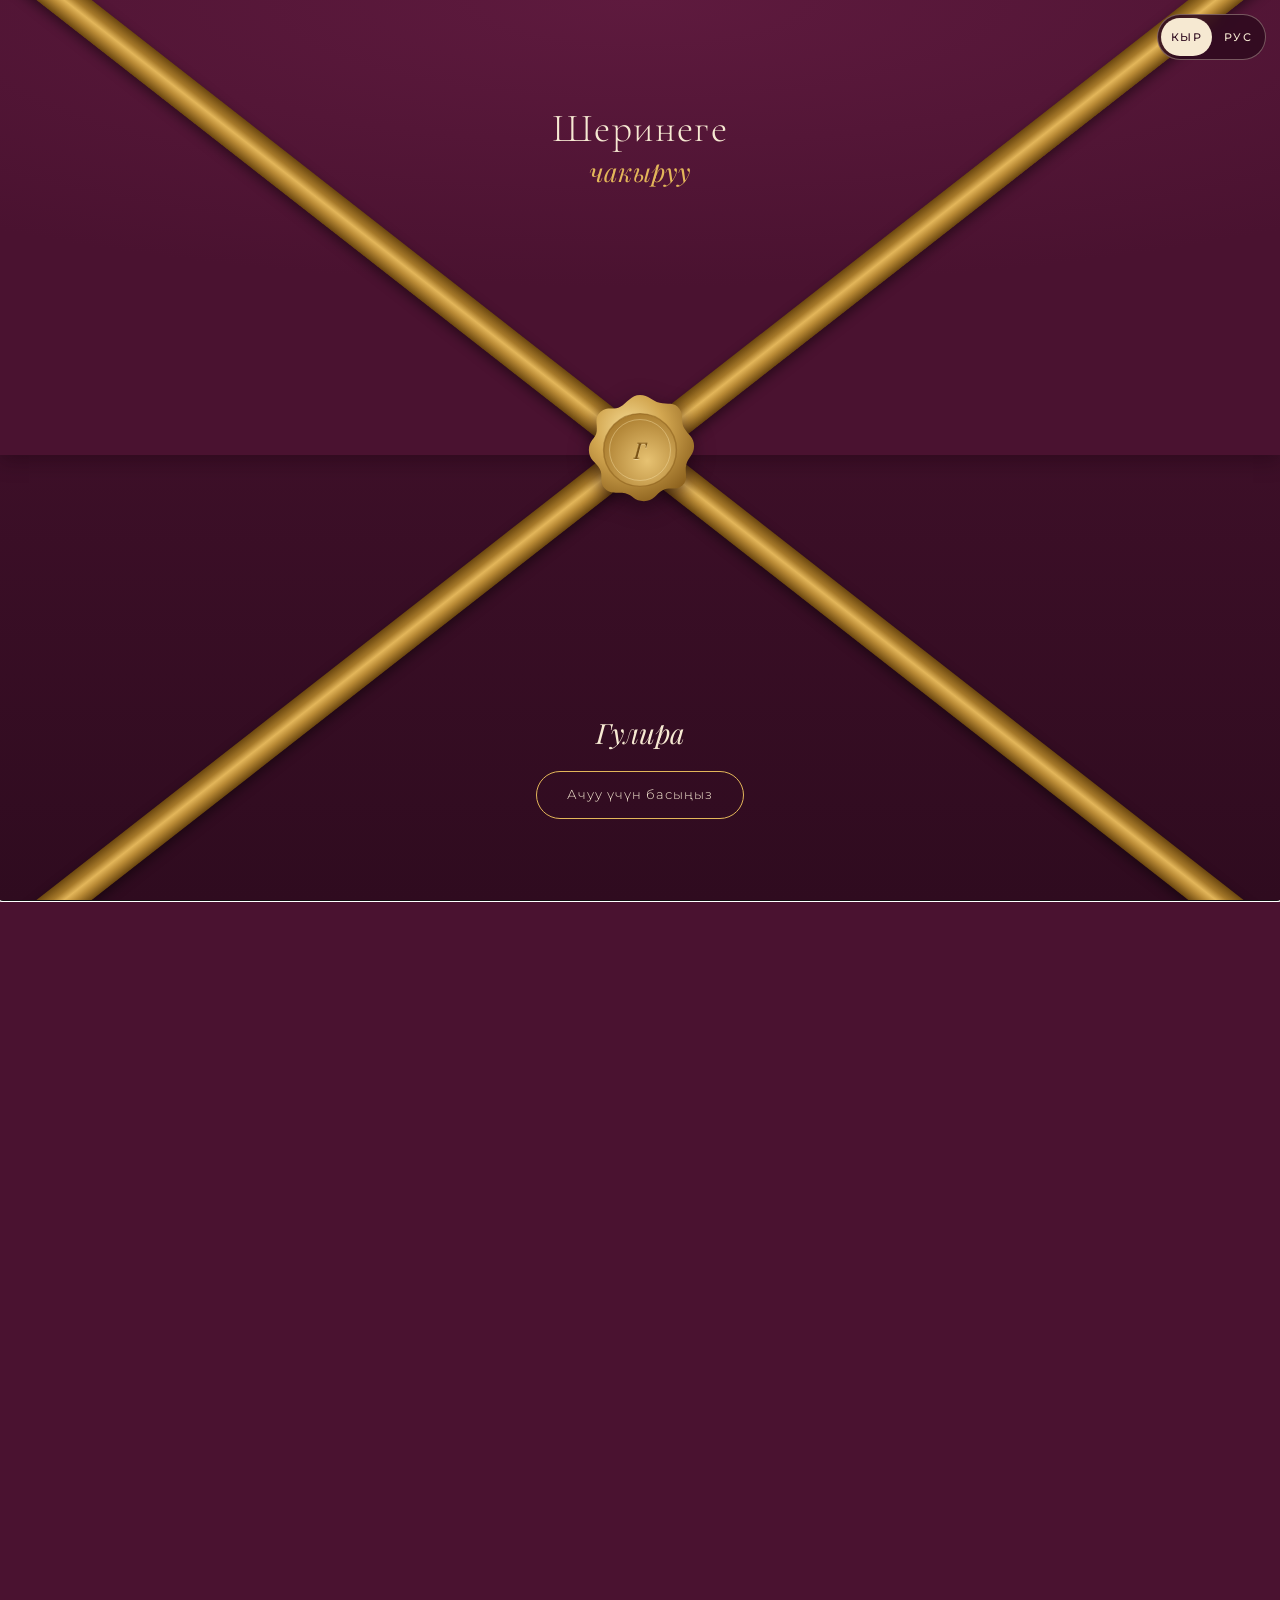
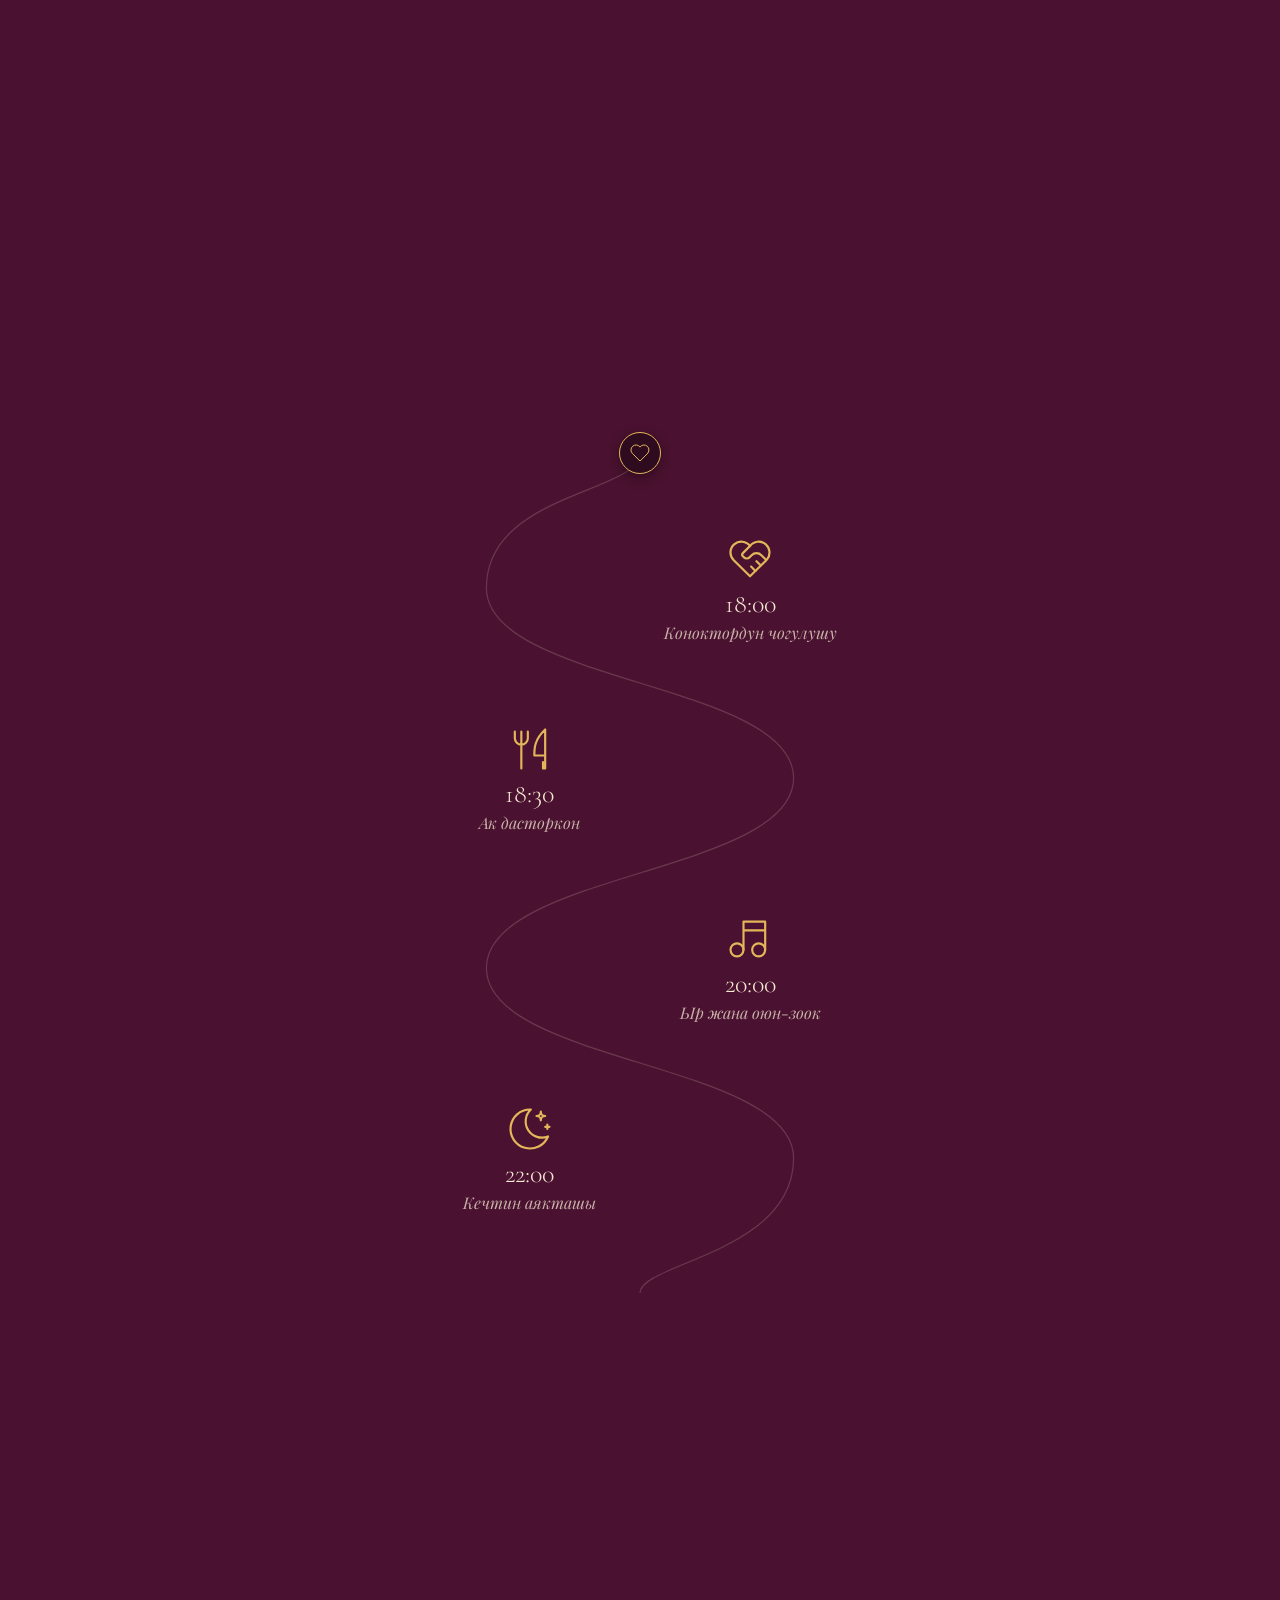
==== index.html @ 7eef983f "Приглашение на шерине (Гулира) — демо по образцу altynbek-baktygul Co-Authored-By: Claude Opus 5.5 <" ====
<!doctype html>
<html lang="ky" translate="no">
<head>
  <meta charset="utf-8">
  <meta name="viewport" content="width=device-width, initial-scale=1, viewport-fit=cover">
  <meta name="theme-color" content="#4a1230">
  <meta name="robots" content="noindex">
  <title>Гулирадагы шерине — чакыруу</title>
  <meta name="description" content="21-ноябрь, 2026 • 18:00 • «Ак-Өргө» кафеси, Бишкек">
  <meta property="og:title" content="Гулирадагы шерине — чакыруу">
  <meta property="og:description" content="21-ноябрь, 2026 • 18:00 • «Ак-Өргө» кафеси, Бишкек">
  <meta property="og:type" content="website">
  <meta property="og:locale" content="ky_KG">
  <link rel="icon" href="img/heart.svg" type="image/svg+xml">
  <link rel="preconnect" href="https://fonts.googleapis.com">
  <link rel="preconnect" href="https://fonts.gstatic.com" crossorigin>
  <link href="https://fonts.googleapis.com/css2?family=Playfair+Display:ital,wght@1,400;1,500&family=Cormorant+Garamond:ital,wght@0,400;0,500;1,400&family=Montserrat:wght@300;400;500&display=swap" rel="stylesheet">
  <link rel="stylesheet" href="style.css?v=20261109a">
</head>
<body class="locked">
<div class="lang" role="group" aria-label="Тил / Язык">
  <button type="button" data-lang="ky" aria-pressed="true">КЫР</button>
  <button type="button" data-lang="ru" aria-pressed="false">РУС</button>
</div>

<main class="page">

  <!-- ===== 1. Обложка: круг участников, очередь — у Гулиры ===== -->
  <section class="hero">
    <div class="hero-top">
      <p class="eyebrow" data-anim data-i18n="kicker">Шеринеге чакыруу</p>
    </div>
    <div class="ring" id="ring" data-anim></div>
    <div class="hero-bottom">
      <h1 class="names" data-anim>
        <span class="amp" data-i18n="turnIs">бул жолу кезек</span>
        <span data-i18n="hostLoc">Гулирада</span>
      </h1>
      <p class="hero-date" data-anim>21 · 11 · 2026</p>
    </div>
    <div class="silk silk-bottom" aria-hidden="true"></div>
  </section>

  <!-- ===== 2. Обращение ===== -->
  <section class="block greet" data-anim>
    <h2 class="script-title" data-i18n="dearTitle">Урматтуу шерине мүчөлөрү!</h2>
    <p class="lead" data-i18n="dear">Кезектеги жолугушуубуз жакындап калды!</p>
    <p class="text" data-i18n="invite">Бул жолу кезек Гулирада. Сиздерди жылуу кечеге жана берекелүү ак дасторконго чакырабыз.</p>
  </section>

  <!-- ===== 3. Дата: открытка-календарь ===== -->
  <section class="date-card" data-anim>
    <p class="date-names">Гулира</p>
    <p class="date-sub" data-i18n="getting">шерине</p>
    <div class="cal" id="cal"></div>
    <p class="date-line"><span data-i18n="dateLine">21-ноябрь, 2026-жыл</span> <span class="sep">|</span> 18:00</p>
    <p class="date-day" data-i18n="weekday">Ишемби</p>
  </section>

  <!-- ===== 4. Таймер ===== -->
  <section class="block countdown" data-anim>
    <p class="eyebrow" data-i18n="until">Шеринеге чейин</p>
    <div class="timer" id="countdown" role="timer">
      <div class="timer-cell"><span class="timer-value" data-unit="d">00</span><span class="timer-unit" data-i18n="uD">күн</span></div>
      <div class="timer-cell"><span class="timer-value" data-unit="h">00</span><span class="timer-unit" data-i18n="uH">саат</span></div>
      <div class="timer-cell"><span class="timer-value" data-unit="m">00</span><span class="timer-unit" data-i18n="uM">мүнөт</span></div>
      <div class="timer-cell"><span class="timer-value" data-unit="s">00</span><span class="timer-unit" data-i18n="uS">секунд</span></div>
    </div>
  </section>

  <!-- ===== 5. Программа: змейка ===== -->
  <section class="timing" id="timing">
    <h2 class="script-title" data-anim data-i18n="timing">Кечтин тартиби</h2>
    <div class="snake" id="snake">
      <svg class="snake-svg" aria-hidden="true"><path class="snake-base"/><path class="snake-line" pathLength="1"/></svg>
      <div class="rose ico" aria-hidden="true" data-ico="heart"></div>
      <ol class="snake-items">
        <li data-icon="welcome"><span class="si-time">18:00</span><span class="si-text" data-i18n="t1">Коноктордун чогулушу</span></li>
        <li data-icon="dinner"><span class="si-time">18:30</span><span class="si-text" data-i18n="t2">Ак дасторкон</span></li>
        <li data-icon="music"><span class="si-time">20:00</span><span class="si-text" data-i18n="t3">Ыр жана оюн-зоок</span></li>
        <li data-icon="night"><span class="si-time">22:00</span><span class="si-text" data-i18n="t5">Кечтин аякташы</span></li>
      </ol>
    </div>
  </section>

  <!-- ===== 6. Место ===== -->
  <section class="block venue" data-anim>
    <h2 class="script-title" data-i18n="venue">Өтүүчү жери</h2>
    <span class="building ico" data-ico="venue"></span>
    <h3 class="venue-name" data-i18n="venueName">«Ак-Өргө» кафеси</h3>
    <p class="venue-address" data-i18n="address">Бишкек шаары, Чүй проспекти, 150</p>
    <a class="pill-btn" href="https://2gis.kg/bishkek" target="_blank" rel="noopener noreferrer"><span data-i18n="map">Картадан көрүү</span>
      <svg viewBox="0 0 24 24" fill="none" stroke="currentColor" stroke-width="1.8" stroke-linecap="round" stroke-linejoin="round" aria-hidden="true"><path d="M7 17L17 7"/><path d="M8 7h9v9"/></svg></a>
  </section>

  <!-- ===== 7. Детали ===== -->
  <section class="details" data-anim>
    <div class="details-bg" aria-hidden="true"></div>
    <span class="orn orn-horns" aria-hidden="true"></span>
    <h2 class="script-title" data-i18n="details">Кошумча маалымат</h2>
    <ol class="details-list">
      <li>
        <span class="dn ico" data-ico="gift"></span>
        <div class="dt">
          <p class="dt-head"><span class="dt-num">01</span> <span data-i18n="d1h">Белек</span></p>
          <p data-i18n="d1">Белек милдеттүү эмес. Эң негизгиси, өзүңүздүн келишиңиз жана жакшы маанайыңыз.</p>
        </div>
      </li>
      <li>
        <span class="dn ico" data-ico="welcome"></span>
        <div class="dt">
          <p class="dt-head"><span class="dt-num">02</span> <span data-i18n="d2h">Кийинки кезек</span></p>
          <p data-i18n="d2">Кечтин аягында кийинки шерине кимде өтөрүн чогуу чечебиз.</p>
        </div>
      </li>
    </ol>
  </section>

  <!-- ===== 8. Пожелание и подпись ===== -->
  <section class="block hosts" data-anim>
    <span class="orn orn-horns" aria-hidden="true"></span>
    <p class="text" data-i18n="wish">Жылуу маанайда отуруп, кенен сүйлөшүп, ынтымагыбызды дагы бекемдейли.</p>
    <p class="hosts-by" data-i18n="regards">Урматтоо менен,</p>
    <p class="hosts-names" data-i18n="hosts">Гулира</p>
  </section>

  <!-- ===== 9. Анкета ===== -->
  <section class="rsvp" id="rsvp" data-anim>
    <form class="form" novalidate>
      <div class="form-head">
        <h2 class="script-title" data-i18n="rsvp">Сурамжылоо</h2>
        <p data-i18n="rsvpSub">Шеринеге катышарыңызды билдирип коюңуз</p>
      </div>
      <label class="form-field"><span data-i18n="nameLabel">Аты-жөнүңүз</span>
        <input class="form-input" id="rsvp-name" type="text" name="name" autocomplete="name" placeholder="Мисалы: Асел Мамбетова" data-i18n-attr="placeholder:namePh" required>
      </label>
      <p class="form-question" id="rsvp-question" data-i18n="question">Жубайыңыз менен келсеңиз, экөөңүздүн тең аты-жөнүңүздү жазыңыз</p>
      <fieldset class="form-options" aria-labelledby="rsvp-question">
        <label class="form-option"><input type="radio" name="answer" value="Албетте, келем" required><span class="form-dot"></span><span data-i18n="a1">Албетте, келем</span></label>
        <label class="form-option"><input type="radio" name="answer" value="Жубайым менен келем"><span class="form-dot"></span><span data-i18n="a2">Жубайым менен келем</span></label>
        <label class="form-option"><input type="radio" name="answer" value="Келе албайм"><span class="form-dot"></span><span data-i18n="a3">Келе албайм</span></label>
      </fieldset>
      <button class="form-submit" type="submit" data-i18n="submit">Жоопту жөнөтүү</button>
      <p class="form-note" role="status" aria-live="polite"></p>
    </form>
  </section>

  <section class="block finale" data-anim>
    <span class="orn orn-band" aria-hidden="true"></span>
    <p class="footer-names">Ынтымагыбыз бекем болсун!</p>
    <p class="eyebrow">21 · 11 · 2026</p>
  </section>

  <!-- ===== Реклама: заказать такое же приглашение ===== -->
  <aside class="promo" data-anim>
    <p class="promo-title" data-i18n="adTitle">Ушундай чакыруу керекпи?</p>
    <p class="promo-text" data-i18n="adText">Каалаган татаалдыктагы сайт-чакырууларды жасайм — жазыңыз:</p>
    <div class="promo-btns">
      <a class="promo-btn" href="https://wa.me/996703170304" target="_blank" rel="noopener">
        <svg viewBox="0 0 24 24" aria-hidden="true"><path d="M3 21l1.65 -3.8a9 9 0 1 1 3.4 2.9l-5.05 .9"/><path d="M9 10a.5 .5 0 0 0 1 0v-1a.5 .5 0 0 0 -1 0v1a5 5 0 0 0 5 5h1a.5 .5 0 0 0 0 -1h-1a.5 .5 0 0 0 0 1"/></svg>WhatsApp</a>
    </div>
    <p class="promo-phone">+996 703 170 304</p>
  </aside>

  <p class="sr-only">Гулирадагы шерине, 21.11.2026, саат 18:00, «Ак-Өргө» кафеси, Бишкек</p>
</main>

<!-- ===== Конверт: ленты крест-накрест и сургучная печать ===== -->
<button type="button" class="envelope" data-open="false" aria-label="Ачуу үчүн басыңыз" data-i18n-attr="aria-label:open">
  <span class="env-half env-top"></span>
  <span class="env-half env-bottom"></span>
  <span class="ribbon ribbon-a"></span>
  <span class="ribbon ribbon-b"></span>
  <span class="env-title">
    <span class="env-kicker" data-i18n="envKicker">Шеринеге</span>
    <span class="env-script" data-i18n="envScript">чакыруу</span>
  </span>
  <span class="seal" aria-hidden="true">
    <svg viewBox="0 0 120 120">
      <defs>
        <radialGradient id="wax" cx="38%" cy="32%" r="75%">
          <stop offset="0" stop-color="#f6dc96"/><stop offset=".45" stop-color="#d2a650"/><stop offset="1" stop-color="#8a5f1c"/>
        </radialGradient>
        <radialGradient id="waxIn" cx="60%" cy="65%" r="70%">
          <stop offset="0" stop-color="#e7c272"/><stop offset="1" stop-color="#a87a2c"/>
        </radialGradient>
      </defs>
      <path d="M60 4c9 0 12 6 20 8s15-1 20 6 1 13 5 20 10 9 10 18-6 11-8 19 3 15-4 21-13 1-20 5-9 11-19 11-11-6-19-8-15 2-21-5-1-13-5-20-11-9-11-19 7-11 8-19-3-14 4-20 13-1 20-5 11-12 20-12z" fill="url(#wax)"/>
      <circle cx="60" cy="60" r="37" fill="url(#waxIn)" stroke="#8a5f1c" stroke-opacity=".55" stroke-width="1.5"/>
      <circle cx="60" cy="60" r="31" fill="none" stroke="#fbe7b0" stroke-opacity=".5" stroke-width=".8"/>
    </svg>
    <span class="seal-text">Г</span>
  </span>
  <span class="env-bottom-text">
    <span class="env-names">Гулира</span>
    <span class="env-hint" data-i18n="open">Ачуу үчүн басыңыз</span>
  </span>
</button>

<script src="app.js?v=20261109a"></script>
</body>
</html>
---- style.css ----
:root {
  --red: #4a1230;          /* тёмно-винный (слива) — фон */
  --red-deep: #2f0b1f;     /* глубокий — блоки, шёлк в тени */
  --red-night: #1c0612;    /* зал со свечами */
  --champagne: #f6e9d2;    /* буквы */
  --champagne-2: #e3b65a;  /* акценты, линии */
  --soft: rgba(246, 233, 210, .74);
  --line: rgba(246, 233, 210, .35);
  --ease-settle: cubic-bezier(.19, 1, .22, 1);
  --font-body: "Montserrat", "Helvetica Neue", Arial, sans-serif;
  --font-display: "Cormorant Garamond", Georgia, serif;
  /* Playfair Display Italic: красиво и читается, есть ү ө ң (в Great Vibes и Marck Script «ү» нет) */
  --font-script: "Playfair Display", "Cormorant Garamond", Georgia, serif;
}

*, *::before, *::after { box-sizing: border-box; margin: 0; padding: 0; }
html { -webkit-text-size-adjust: 100%; text-size-adjust: 100%; overscroll-behavior-y: none; -webkit-tap-highlight-color: transparent; }
html, body { background: var(--red); overflow-x: clip; }
body {
  color: var(--champagne);
  font-family: var(--font-body);
  font-weight: 300;
  line-height: 1.5;
  -webkit-font-smoothing: antialiased;
  -moz-osx-font-smoothing: grayscale;
}
body.locked { overflow: hidden; }
button, input { font: inherit; color: inherit; background: none; border: 0; }
img, svg { display: block; }

.page { max-width: 480px; margin-inline: auto; display: flex; flex-direction: column; gap: 72px; padding-bottom: 56px; }

/* ---------- общие ---------- */
.eyebrow { font-size: 11px; letter-spacing: .32em; text-transform: uppercase; color: var(--champagne-2); }
.script-title { font-family: var(--font-script); font-style: italic; font-weight: 400; font-size: 34px; line-height: 1.2; color: var(--champagne); }
.text { font-size: 15px; line-height: 1.75; color: var(--soft); }
.lead { font-family: var(--font-display); font-style: italic; font-size: 21px; line-height: 1.4; }
.block { display: flex; flex-direction: column; align-items: center; gap: 18px; padding-inline: 28px; text-align: center; }

/* ---------- шёлк: складки красной ткани, медленно колышутся ---------- */
.silk { position: absolute; left: 0; right: 0; height: 120px; pointer-events: none; overflow: hidden; }
.silk svg { position: absolute; left: -10%; width: 120%; height: 100%; }
.silk-bottom { bottom: -1px; }
.silk-top { top: -1px; transform: scaleY(-1); }
.silk .fold-a { animation: sway 9s ease-in-out infinite alternate; }
.silk .fold-b { animation: sway 12s ease-in-out -4s infinite alternate-reverse; }
.silk .fold-c { animation: sway 15s ease-in-out -2s infinite alternate; }
@keyframes sway { from { transform: translateX(-3%); } to { transform: translateX(3%); } }

/* ---------- 1. обложка ---------- */
.hero {
  position: relative; min-height: 100vh; min-height: 100svh;
  padding: 70px 24px 130px;
  display: flex; flex-direction: column; align-items: center; justify-content: space-between; gap: 16px; text-align: center;
  overflow: hidden; background: var(--red);
}
/* фото чёрно-белое, как в примере; сверху и снизу уходит в красный — текст читается */
.hero-photo { position: absolute; inset: 0 0 24% 0; z-index: 0; overflow: hidden; } /* фото стартует увеличенным — без обрезки его край торчал из-под градиента */
.hero-photo img { width: 100%; height: 100%; object-fit: cover; object-position: 50% 68%; filter: grayscale(1) contrast(1.08) brightness(.95); transform: scale(1.06); animation: hero-zoom 14s ease-out forwards; }
.hero-photo::after {
  content: ""; position: absolute; inset: 0;
  background:
    linear-gradient(to bottom, rgba(47, 11, 31, .85) 0%, rgba(47, 11, 31, 0) 22%, rgba(74, 18, 48, 0) 58%, rgba(74, 18, 48, .8) 74%, var(--red) 88%, var(--red) 100%);
}
@keyframes hero-zoom { to { transform: scale(1); } }
.hero-top, .hero-bottom { position: relative; z-index: 1; display: flex; flex-direction: column; align-items: center; gap: 10px; }
.hero .names, .hero .bismillah { text-shadow: 0 2px 14px rgba(20, 2, 12, .55); }
.bismillah { font-family: var(--font-display); font-style: italic; font-size: 19px; color: var(--champagne-2); }
.monogram { position: relative; width: 150px; height: 150px; margin: 6px 0; display: flex; align-items: center; justify-content: center; color: var(--champagne-2); }
.monogram-ring { position: absolute; inset: 0; width: 100%; height: 100%; }
.monogram-ring circle:first-child { stroke-dasharray: 1; stroke-dashoffset: 1; transition: stroke-dashoffset 2.2s cubic-bezier(.45, 0, .25, 1) .4s; }
.monogram.is-in .monogram-ring circle:first-child { stroke-dashoffset: 0; }
.monogram span { font-family: var(--font-display); font-size: 56px; font-weight: 400; color: var(--champagne); letter-spacing: .02em; }
.monogram i { font-family: var(--font-script); font-style: italic; font-style: normal; font-size: 34px; color: var(--champagne-2); margin: 0 4px; }
.names { display: flex; flex-direction: column; align-items: center; font-family: var(--font-script); font-style: italic; font-weight: 400; font-size: 46px; line-height: 1.15; }
.names .amp { font-size: 30px; color: var(--champagne-2); margin: -6px 0; }
.hero-date { font-size: 14px; letter-spacing: .32em; color: var(--champagne-2); }

/* ---------- фото пары: две карточки внахлёст ---------- */
.photos { position: relative; height: 470px; margin-inline: 20px; }
.photo { position: absolute; margin: 0; padding: 8px 8px 30px; background: var(--champagne); border-radius: 4px; box-shadow: 0 18px 40px rgba(20, 2, 12, .45); }
.photo img { display: block; width: 100%; height: 100%; object-fit: cover; border-radius: 2px; }
.photo-a { left: 0; top: 0; width: 60%; height: 330px; transform: rotate(-4deg); }
.photo-a img { object-position: 62% 50%; }
.photo-b { right: 0; bottom: 0; width: 56%; height: 330px; transform: rotate(4deg); }
.photo-b img { object-position: 50% 60%; }
.photos.is-in .photo-a { animation: drop-a 1.4s var(--ease-settle) both; }
.photos.is-in .photo-b { animation: drop-b 1.4s var(--ease-settle) .25s both; }
@keyframes drop-a { from { transform: rotate(-10deg) translateY(40px); opacity: 0; } to { transform: rotate(-4deg); opacity: 1; } }
@keyframes drop-b { from { transform: rotate(10deg) translateY(40px); opacity: 0; } to { transform: rotate(4deg); opacity: 1; } }

/* ---------- 2. приветствие ---------- */
.greet { gap: 16px; }
.greet .text { max-width: 340px; }

/* ---------- 3. открытка-календарь ---------- */
.date-card {
  margin-inline: 20px; padding: 38px 22px 32px;
  border-radius: 18px; background: var(--champagne); color: var(--red-deep);
  box-shadow: 0 24px 50px rgba(20, 2, 12, .35);
  display: flex; flex-direction: column; align-items: center; text-align: center;
  position: relative;
}
.date-card::before { content: ""; position: absolute; top: 14px; left: 50%; width: 12px; height: 12px; margin-left: -6px; border-radius: 50%; background: var(--red); box-shadow: inset 0 1px 2px rgba(0, 0, 0, .3); }
.date-names { margin-top: 10px; font-family: var(--font-script); font-style: italic; font-size: 28px; line-height: 1.15; color: var(--red); }
.date-sub { margin-top: 2px; font-family: var(--font-display); font-style: italic; font-size: 20px; }
.cal { margin-top: 22px; width: 100%; max-width: 300px; display: grid; grid-template-columns: repeat(7, minmax(0, 1fr)); row-gap: 4px; }
.cal-wd { font-size: 10px; letter-spacing: .08em; color: rgba(47, 11, 31, .6); padding-bottom: 8px; }
.cal-day { position: relative; height: 34px; display: flex; align-items: center; justify-content: center; font-family: var(--font-display); font-size: 19px; }
.cal-day-mark { color: var(--red); font-weight: 500; }
.cal-heart { position: absolute; left: 50%; top: 50%; width: 46px; height: 46px; margin: -24px 0 0 -23px; overflow: visible; color: var(--red); }
.cal-heart path { stroke-dasharray: 1; stroke-dashoffset: 1; transition: stroke-dashoffset 1.6s cubic-bezier(.45, 0, .25, 1) .6s; }
.is-in .cal-heart path { stroke-dashoffset: 0; }
.is-in .cal-heart { animation: beat 2.2s ease-in-out 2.4s infinite; }
.date-line { margin-top: 20px; font-family: var(--font-display); font-size: 20px; }
.date-line .sep { margin: 0 6px; opacity: .5; }
.date-day { margin-top: 2px; font-size: 11px; letter-spacing: .28em; text-transform: uppercase; color: rgba(47, 11, 31, .7); }

/* ---------- 4. таймер в кружках ---------- */
.timer { width: 100%; display: grid; grid-template-columns: repeat(4, minmax(0, 1fr)); gap: 10px; justify-items: center; }
.timer-cell { width: 100%; max-width: 74px; aspect-ratio: 1; border: 1px solid var(--line); border-radius: 50%; display: flex; flex-direction: column; align-items: center; justify-content: center; gap: 2px; }
.timer-value { font-family: var(--font-display); font-size: 28px; line-height: 1; font-variant-numeric: tabular-nums; }
.timer-unit { font-size: 10px; color: var(--soft); }

/* ---------- 5. тайминг: змейка с розой ---------- */
.timing { display: flex; flex-direction: column; align-items: center; gap: 8px; }
.snake { position: relative; width: 100%; }
.snake-svg { position: absolute; inset: 0; width: 100%; height: 100%; overflow: visible; }
.snake-base { fill: none; stroke: var(--champagne); stroke-opacity: .18; stroke-width: 1.2; }
.snake-line { fill: none; stroke: var(--champagne); stroke-width: 1.4; stroke-linecap: round; stroke-dasharray: 1; stroke-dashoffset: 1; }
.rose { position: absolute; left: 0; top: 0; width: 42px; height: 42px; margin: -21px 0 0 -21px; z-index: 2; padding: 8px; border-radius: 50%; background: var(--red-deep); border: 1px solid var(--champagne-2); box-shadow: 0 4px 12px rgba(20, 2, 12, .45); will-change: transform; }
.rose svg path, .rose svg circle { stroke-dashoffset: 0 !important; }
.snake-items { list-style: none; position: relative; }
.snake-items li {
  position: absolute; width: 46%; display: flex; flex-direction: column; align-items: center; gap: 6px; text-align: center;
  transform: translateY(-50%); opacity: 0; transition: opacity 1s ease, transform 1.2s var(--ease-settle);
}
.snake-items li.is-in { opacity: 1; }
.si-icon { width: 52px; height: 52px; }
.si-time { font-family: var(--font-display); font-size: 26px; line-height: 1; }
.si-text { font-family: var(--font-script); font-style: italic; font-size: 16px; line-height: 1.25; color: var(--soft); }

/* ---------- иконки: тонкая линия шампань, прорисовываются при появлении ---------- */
.ico { display: block; color: var(--champagne-2); }
.ico svg { width: 100%; height: 100%; overflow: visible; }
.ico svg * { stroke-dasharray: 1; stroke-dashoffset: 1; transition: stroke-dashoffset 1.6s cubic-bezier(.45, 0, .25, 1) .2s; }
.is-in .ico svg *, .is-in.ico svg * { stroke-dashoffset: 0; }

/* ---------- 6. локация ---------- */
.venue { gap: 14px; }
.building { width: 92px; height: 92px; margin: 2px 0 4px; }
.venue-name { font-family: var(--font-display); font-weight: 500; font-size: 32px; line-height: 1.1; }
.venue-address { font-size: 14px; line-height: 1.7; color: var(--soft); }
.pill-btn {
  margin-top: 6px; min-height: 48px; padding: 0 28px; border-radius: 999px;
  background: var(--champagne); color: var(--red-deep);
  font-size: 13px; font-weight: 500; letter-spacing: .06em; text-decoration: none;
  display: inline-flex; align-items: center; gap: 10px;
  animation: beat 2.4s ease-in-out infinite;
}
.pill-btn svg { width: 14px; height: 14px; }

/* ---------- 7. детали: карточка на затемнённом фото со свечами ---------- */
.details {
  position: relative; overflow: hidden; isolation: isolate;
  margin-inline: 16px; padding: 40px 20px 30px; border-radius: 24px;
  border: 1px solid var(--line);
  display: flex; flex-direction: column; align-items: center; gap: 14px; text-align: center;
  box-shadow: 0 24px 50px rgba(20, 2, 12, .4);
}
.details-bg { position: absolute; inset: -20px; z-index: -1; }
.details-bg { background: radial-gradient(90% 60% at 50% 0%, #6b1f48, var(--red-deep) 70%); }
.details-list { list-style: none; width: 100%; display: flex; flex-direction: column; gap: 12px; margin-top: 6px; }
.details-list li {
  display: flex; align-items: flex-start; gap: 14px; text-align: left;
  padding: 16px 16px 16px 14px; border-radius: 16px;
  background: rgba(246, 233, 210, .06); border: 1px solid rgba(227, 182, 90, .28);
  -webkit-backdrop-filter: blur(4px); backdrop-filter: blur(4px);
}
.dn { flex: none; width: 46px; height: 46px; padding: 10px; border-radius: 50%; border: 1px solid rgba(227, 182, 90, .45); }
.dt { display: flex; flex-direction: column; gap: 6px; }
.dt-head { font-family: var(--font-script); font-style: italic; font-size: 19px; line-height: 1.2; color: var(--champagne); }
.dt-num { font-family: var(--font-body); font-style: normal; font-size: 10px; letter-spacing: .2em; color: var(--champagne-2); vertical-align: 3px; margin-right: 4px; }
.dt p:last-child { font-size: 13.5px; line-height: 1.65; color: var(--soft); }

/* ---------- halal wedding ---------- */
.halal {
  margin-inline: 16px; padding: 30px 22px 26px; border-radius: 24px;
  border: 1px solid rgba(227, 182, 90, .45); background: rgba(47, 11, 31, .55);
  display: flex; flex-direction: column; align-items: center; gap: 12px; text-align: center;
}
.halal-ico { width: 40px; height: 40px; }
.halal-title { font-family: var(--font-body); font-weight: 500; font-size: 15px; letter-spacing: .32em; color: var(--champagne); }
.halal p { font-size: 14px; line-height: 1.7; color: var(--soft); max-width: 330px; }

/* ---------- 8. дресс-код ---------- */
.swatches { display: flex; flex-wrap: wrap; gap: 18px 8px; justify-content: center; max-width: 340px; margin: 10px auto 0; }
.swatches .sw { width: 76px; }
.sw { display: flex; flex-direction: column; align-items: center; gap: 8px; cursor: pointer; padding: 0; -webkit-tap-highlight-color: transparent; }
.sw::before { transition: transform .4s var(--ease-settle), box-shadow .4s ease; }
.sw.is-active::before { transform: scale(1.12); box-shadow: 0 0 0 2px var(--red), 0 0 0 3.5px var(--champagne), 0 6px 14px rgba(20, 2, 12, .35); }
.sw.is-active b { color: var(--champagne); }
.sw:focus-visible { outline: none; }
.sw:focus-visible::before { box-shadow: 0 0 0 2px var(--red), 0 0 0 4px var(--champagne); }

/* образ: одна и та же пара без фона, меняется только цвет одежды.
   Новый образ проявляется поверх прежнего, прежний остаётся под ним целиком — силуэт не просвечивает */
.look {
  position: relative; width: min(60%, 200px); aspect-ratio: 368 / 856; margin: 6px auto 4px;
  filter: drop-shadow(0 14px 18px rgba(20, 2, 12, .35));
}
.look img {
  position: absolute; inset: 0; width: 100%; height: 100%; object-fit: contain;
  opacity: 0; z-index: 0;
}
.look img.is-prev { opacity: 1; z-index: 1; }
.look img.is-shown { opacity: 1; z-index: 2; transition: opacity .9s ease; }
.sw::before {
  content: ""; width: 54px; height: 54px; border-radius: 50%;
  background: radial-gradient(circle at 35% 30%, rgba(255, 255, 255, .35), transparent 45%), var(--c);
  box-shadow: 0 0 0 1px var(--line), 0 6px 14px rgba(20, 2, 12, .35);
}
.sw b { font-weight: 400; font-size: 11px; letter-spacing: .08em; color: var(--soft); }

/* ---------- 9. подпись ---------- */
.hosts { gap: 14px; }
.hosts-by { margin-top: 6px; font-size: 11px; letter-spacing: .28em; text-transform: uppercase; color: var(--champagne-2); }
.hosts-names { font-family: var(--font-script); font-style: italic; font-size: 28px; line-height: 1.2; }

/* ---------- 10. анкета ---------- */
.rsvp { margin-inline: 16px; padding: 34px 22px 28px; border-radius: 24px; background: var(--red-deep); border: 1px solid var(--line); }
.form { display: flex; flex-direction: column; gap: 18px; }
.form-head { text-align: center; display: flex; flex-direction: column; gap: 6px; font-size: 14px; color: var(--soft); }
.form-field { display: flex; flex-direction: column; gap: 8px; font-size: 12px; letter-spacing: .06em; }
.form-input {
  height: 48px; border-radius: 12px; padding: 0 16px;
  background: var(--champagne); color: var(--red-deep);
  font-size: 16px; letter-spacing: 0; outline: none; appearance: none;
  border: 2px solid transparent;
}
.form-input::placeholder { color: #9b7a8a; }
.form-input:focus-visible { border-color: var(--champagne-2); }
.form-input.invalid { border-color: #ffb3a1; }
.form-question { font-size: 12px; line-height: 1.5; color: var(--soft); }
.form-options { border: 0; display: flex; flex-direction: column; gap: 8px; }
.form-option {
  position: relative; min-height: 48px; padding: 0 16px;
  display: flex; align-items: center; gap: 12px;
  border-radius: 12px; border: 1px solid var(--line);
  font-size: 15px; cursor: pointer; transition: background .2s, border-color .2s;
}
.form-option:has(input:checked) { border-color: var(--champagne); background: rgba(246, 233, 210, .1); }
.form-option input { position: absolute; opacity: 0; width: 1px; height: 1px; }
.form-dot { flex: none; width: 18px; height: 18px; border-radius: 50%; border: 1.5px solid var(--champagne); transition: box-shadow .2s, background .2s; }
.form-option input:checked + .form-dot { background: var(--champagne); box-shadow: inset 0 0 0 4px var(--red-deep); }
.form-option input:focus-visible + .form-dot { outline: 2px solid var(--champagne); outline-offset: 3px; }
.form-submit {
  margin-top: 4px; min-height: 52px; border-radius: 999px;
  background: var(--champagne); color: var(--red-deep);
  font-size: 14px; font-weight: 500; letter-spacing: .06em; cursor: pointer;
}
.form-submit:disabled { opacity: .6; cursor: default; }
.form-note { text-align: center; font-size: 13px; }
.form-note:empty { display: none; }
.form-done { padding: 40px 0; text-align: center; font-size: 18px; line-height: 1.5; }

.finale { gap: 14px; }
.footer-names { font-family: var(--font-script); font-style: italic; font-size: 26px; line-height: 1.15; }

/* ---------- появление по скроллу ---------- */
[data-anim] { opacity: 0; transform: translateY(36px); transition: opacity 1.2s var(--ease-settle), transform 1.6s var(--ease-settle); }
[data-anim].is-in { opacity: 1; transform: none; }
.hero [data-anim]:nth-child(2) { transition-delay: .15s; }
.hero [data-anim]:nth-child(3) { transition-delay: .3s; }
.hero [data-anim]:nth-child(4) { transition-delay: .5s; }
.hero [data-anim]:nth-child(5) { transition-delay: .7s; }

@keyframes blink-slow { from { opacity: .45; } to { opacity: 1; } }
@keyframes beat { 0%, 100% { transform: scale(1); } 50% { transform: scale(1.07); } }

/* ---------- конверт: ленты крест-накрест и сургуч ---------- */
.envelope {
  position: fixed; inset: 0; z-index: 100;
  width: 100%; height: 100vh; height: 100dvh;
  padding: 0; border: 0; overflow: hidden; cursor: pointer; color: var(--champagne);
  transition: visibility 0s linear 1.9s;
}
.env-half {
  position: absolute; left: 0; right: 0; height: 50.5%;
  background: var(--red);
  transition: transform 1.3s cubic-bezier(.7, 0, .2, 1) .55s;
}
.env-top { top: 0; background: radial-gradient(120% 90% at 50% 0%, #5e1a3e, var(--red) 70%); box-shadow: 0 6px 18px rgba(20, 2, 12, .35); z-index: 1; }
.env-bottom { bottom: 0; background: linear-gradient(to bottom, #3d0f28, var(--red-deep)); }
.ribbon {
  position: absolute; left: 50%; top: 50%; z-index: 2;
  width: 260vmax; height: 34px; margin: -17px 0 0 -130vmax;
  background: linear-gradient(to bottom, #6b470f, #a77a2a 30%, #e3b65a 50%, #b98a35 70%, #6b470f);
  box-shadow: 0 4px 12px rgba(0, 0, 0, .45);
  transition: transform 1s cubic-bezier(.6, 0, .3, 1), opacity .8s ease .3s;
}
.ribbon-a { transform: rotate(38deg); }
.ribbon-b { transform: rotate(-38deg); }
.env-title { position: absolute; z-index: 3; left: 0; right: 0; top: max(70px, 12vh); display: flex; flex-direction: column; align-items: center; transition: opacity .6s ease; }
.env-kicker { font-family: var(--font-display); font-size: 40px; line-height: 1; letter-spacing: .04em; }
.env-script { font-family: var(--font-script); font-style: italic; font-size: 26px; color: var(--champagne-2); margin-top: 4px; }
.seal {
  position: absolute; z-index: 4; left: 50%; top: 50%;
  width: 118px; height: 118px; margin: -59px 0 0 -59px;
  filter: drop-shadow(0 6px 10px rgba(20, 2, 12, .55));
  transition: transform .7s var(--ease-settle), opacity .5s ease;
  animation: seal-breathe 2.6s ease-in-out infinite;
}
.seal svg { width: 100%; height: 100%; }
.seal-text { position: absolute; inset: 0; display: flex; align-items: center; justify-content: center; font-family: var(--font-script); font-style: italic; font-size: 22px; color: #7a5214; text-shadow: 0 1px 0 rgba(255, 240, 200, .6), 0 -1px 0 rgba(90, 55, 10, .4); }
@keyframes seal-breathe { 0%, 100% { transform: scale(1); } 50% { transform: scale(1.05); } }
.env-bottom-text { position: absolute; z-index: 3; left: 0; right: 0; bottom: max(56px, 9vh); display: flex; flex-direction: column; align-items: center; gap: 22px; padding-inline: 24px; transition: opacity .6s ease; }
.env-names { font-family: var(--font-script); font-style: italic; font-size: 28px; line-height: 1.15; text-align: center; }
.env-hint {
  min-height: 48px; padding: 0 30px; border-radius: 999px;
  border: 1px solid var(--champagne-2);
  display: inline-flex; align-items: center;
  font-size: 13px; letter-spacing: .08em;
  animation: blink-slow 1.6s ease-in-out infinite alternate;
}
.envelope[data-open="true"] { visibility: hidden; pointer-events: none; }
.envelope[data-open="true"] .seal { animation: none; transform: scale(1.35); opacity: 0; }
.envelope[data-open="true"] .ribbon-a { transform: rotate(38deg) translateX(140vmax); opacity: 0; }
.envelope[data-open="true"] .ribbon-b { transform: rotate(-38deg) translateX(-140vmax); opacity: 0; }
.envelope[data-open="true"] .env-title, .envelope[data-open="true"] .env-bottom-text { opacity: 0; }
.envelope[data-open="true"] .env-top { transform: translateY(-102%); }
.envelope[data-open="true"] .env-bottom { transform: translateY(102%); }

.sr-only { position: absolute; width: 1px; height: 1px; margin: -1px; overflow: hidden; clip-path: inset(50%); white-space: nowrap; }

/* ---------- кнопка музыки: всегда под рукой, справа внизу ---------- */
.sound-btn {
  position: fixed; z-index: 110; right: 16px; bottom: max(16px, env(safe-area-inset-bottom));
  width: 46px; height: 46px; border-radius: 50%;
  background: rgba(47, 11, 31, .88); border: 1px solid var(--line); color: var(--champagne);
  -webkit-backdrop-filter: blur(6px); backdrop-filter: blur(6px);
  display: flex; align-items: center; justify-content: center; cursor: pointer;
  animation: blink-slow 2.5s ease-in-out infinite alternate;
}
.sound-btn svg { width: 20px; height: 20px; }
.sound-btn[data-playing="true"] { animation: none; }
.sound-wave { transition: opacity .35s; }
.sound-btn[data-playing="false"] .sound-wave { opacity: .25; }
body.locked .sound-btn { opacity: 0; pointer-events: none; }

/* ---------- переключатель языка ---------- */
.lang {
  position: fixed; z-index: 120;
  top: max(14px, env(safe-area-inset-top)); right: 14px;
  display: flex; padding: 3px; gap: 2px;
  border-radius: 999px; background: rgba(47, 11, 31, .88);
  border: 1px solid var(--line);
  -webkit-backdrop-filter: blur(6px); backdrop-filter: blur(6px);
  transition: opacity .4s, transform .4s var(--ease-settle);
}
.lang button {
  min-width: 46px; min-height: 38px; padding: 0 10px; border-radius: 999px;
  font-size: 11px; font-weight: 500; letter-spacing: .12em; color: var(--champagne); cursor: pointer;
  transition: background .25s, color .25s;
}
.lang button[aria-pressed="true"] { background: var(--champagne); color: var(--red-deep); }
.lang button:focus-visible { outline: 2px solid var(--champagne); outline-offset: 2px; }
body.scrolled .lang { opacity: 0; transform: translateY(-10px); pointer-events: none; }

/* ---------- кыргызский орнамент «кочкор мүйүз» ---------- */
.orn { display: block; color: var(--champagne-2); }
.orn svg { width: 100%; height: 100%; overflow: visible; }
.orn-band { width: 210px; height: 31px; }
.orn-horns { width: 72px; height: 36px; }
.orn path { stroke-dasharray: 1; stroke-dashoffset: 1; transition: stroke-dashoffset 1.5s cubic-bezier(.45, 0, .25, 1) calc(var(--d, 0s) + .25s); }
.orn-grow { transform-box: fill-box; transform-origin: 50% 100%; transform: scale(.55); opacity: .4; transition: transform 2s var(--ease-settle) .25s, opacity 1s ease .25s; }
.is-in .orn path, .orn.is-in path { stroke-dashoffset: 0; }
.is-in .orn-grow, .orn.is-in .orn-grow { transform: none; opacity: 1; }

@media (max-width: 360px) {
  .names { font-size: 40px; }
  .date-names { font-size: 25px; }
  .script-title { font-size: 30px; }
  .timer-value { font-size: 24px; }
}

@media (prefers-reduced-motion: reduce) {
  [data-anim], .snake-items li { opacity: 1 !important; transform: none !important; transition: none !important; }
  .pill-btn, .env-hint, .seal, .hero-photo img, .photos.is-in .photo, .is-in .cal-heart, .silk * { animation: none !important; }
  .orn path, .cal-heart path, .monogram-ring circle, .ico svg * { stroke-dashoffset: 0 !important; transition: none !important; }
  .orn-grow { transform: none !important; opacity: 1 !important; transition: none !important; }
  .env-half, .ribbon { transition-duration: .3s !important; transition-delay: 0s !important; }
}

/* ===== Реклама в самом низу: заказать такое же приглашение ===== */
.promo { display: flex; flex-direction: column; align-items: center; gap: 10px; margin: 8px 28px 0; padding: 26px 0 34px; border-top: 1px solid rgba(227, 182, 90, .35); text-align: center; }
.promo-title { font-family: var(--font-display); font-style: italic; font-size: 20px; color: var(--champagne); }
.promo-text { font-size: 13px; line-height: 1.5; color: var(--champagne-2); max-width: 280px; }
.promo-btns { display: flex; gap: 10px; justify-content: center; flex-wrap: wrap; margin-top: 4px; }
.promo-btn { display: inline-flex; align-items: center; gap: 8px; padding: 10px 18px; border: 1px solid var(--champagne-2); border-radius: 999px; color: var(--champagne); font-size: 14px; letter-spacing: .04em; text-decoration: none; transition: background .25s ease, color .25s ease; }
.promo-btn svg { width: 18px; height: 18px; fill: none; stroke: currentColor; stroke-width: 1.6; stroke-linecap: round; stroke-linejoin: round; }
.promo-btn:hover, .promo-btn:focus-visible { background: var(--champagne); color: var(--red); outline: none; }
.promo-phone { font-size: 12px; letter-spacing: .12em; color: var(--champagne-2); opacity: .8; }

/* ===== Шерине: круг участников на обложке, очередь останавливается на хозяйке ===== */
.hero { background: radial-gradient(110% 70% at 50% 38%, #5e1a3e, var(--red) 70%); }
.names .amp { font-family: var(--font-display); font-size: 22px; letter-spacing: .04em; margin: 0 0 4px; }
.ring { position: relative; z-index: 1; width: min(78vw, 300px); aspect-ratio: 1; max-width: 100%; }
.ring svg { width: 100%; height: 100%; overflow: visible; }
.ring .seat { fill: rgba(246, 233, 210, .18); transition: fill .25s ease, r .25s ease; }
.ring .seat.on { fill: var(--champagne-2); }
.ring .table { fill: rgba(47, 11, 31, .6); stroke: rgba(227, 182, 90, .45); stroke-width: 1; }
.ring .table-in { fill: none; stroke: rgba(227, 182, 90, .35); stroke-width: 1; stroke-dasharray: 2 6; }
.ring text { font-family: var(--font-script); font-style: italic; font-size: 22px; fill: var(--champagne); }
.ring .ring-sub { font-family: var(--font-body); font-style: normal; font-size: 9px; letter-spacing: .3em; fill: var(--champagne-2); }
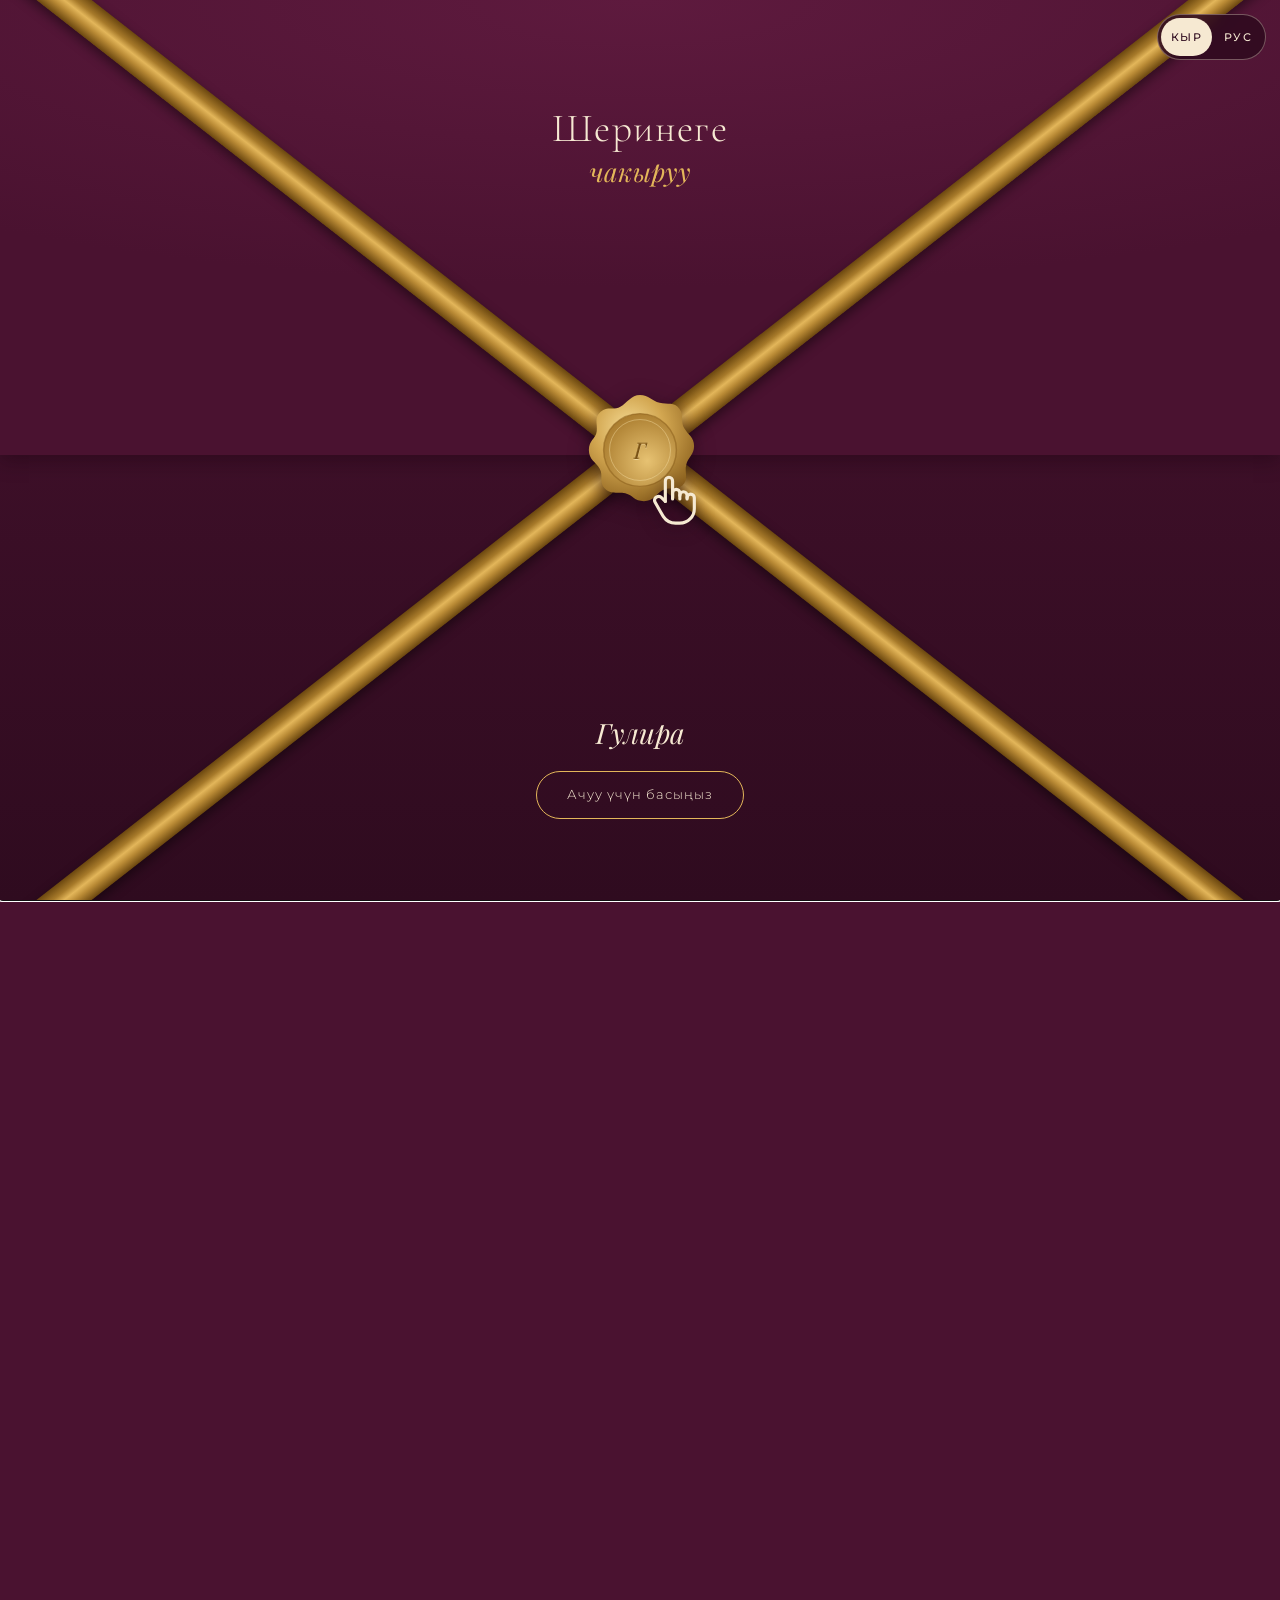
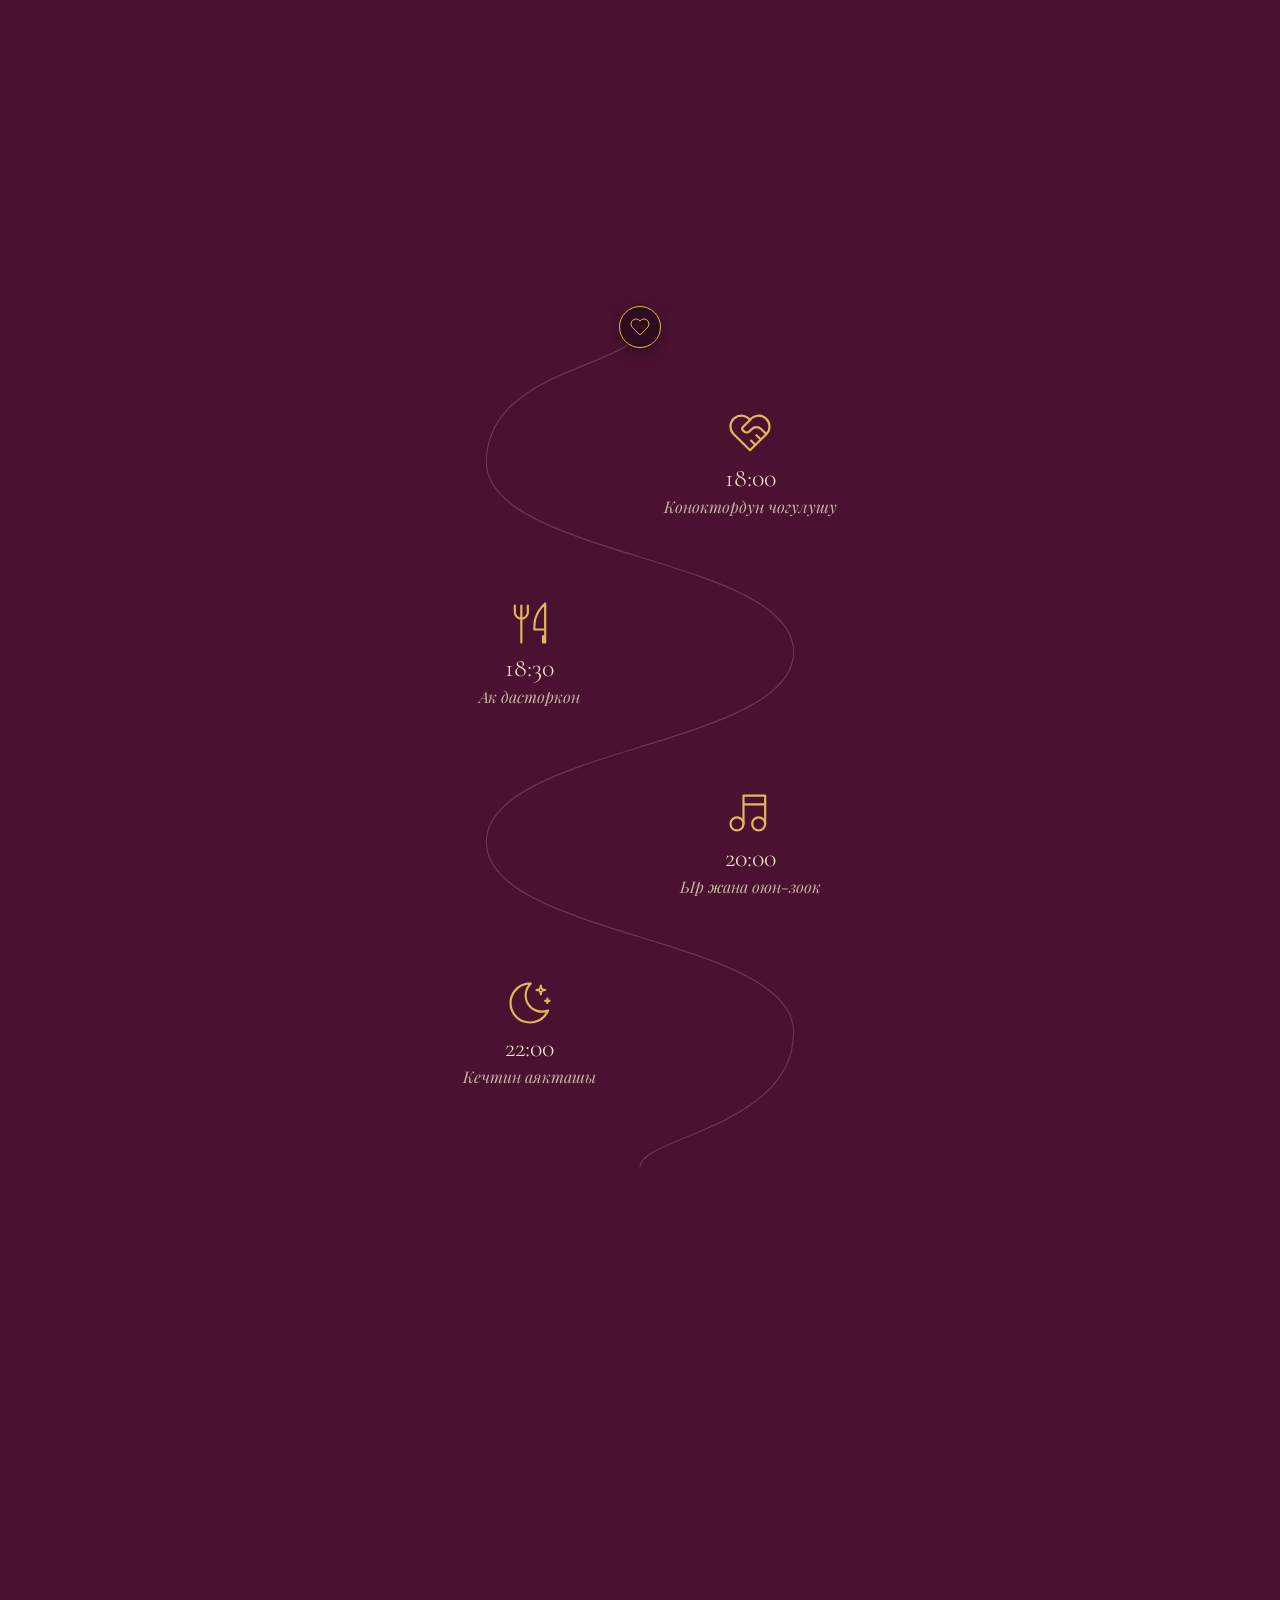
==== commit 40f937d1: "Подсказки: рука на печати, свайп/колёсико открывают конверт, «листайте вниз», краешек следующего бло" ====
--- a/index.html
+++ b/index.html
@@ -15,13 +15,15 @@
   <link rel="preconnect" href="https://fonts.googleapis.com">
   <link rel="preconnect" href="https://fonts.gstatic.com" crossorigin>
   <link href="https://fonts.googleapis.com/css2?family=Playfair+Display:ital,wght@1,400;1,500&family=Cormorant+Garamond:ital,wght@0,400;0,500;1,400&family=Montserrat:wght@300;400;500&display=swap" rel="stylesheet">
-  <link rel="stylesheet" href="style.css?v=20261109a">
+  <link rel="stylesheet" href="style.css?v=20261109b">
 </head>
 <body class="locked">
 <div class="lang" role="group" aria-label="Тил / Язык">
   <button type="button" data-lang="ky" aria-pressed="true">КЫР</button>
   <button type="button" data-lang="ru" aria-pressed="false">РУС</button>
 </div>
+
+<div class="progress" aria-hidden="true"><span></span></div>
 
 <main class="page">
 
@@ -37,6 +39,10 @@
         <span data-i18n="hostLoc">Гулирада</span>
       </h1>
       <p class="hero-date" data-anim>21 · 11 · 2026</p>
+    </div>
+    <div class="scroll-cue" aria-hidden="true">
+      <span data-i18n="scrollHint">Ылдый жылдырыңыз</span>
+      <svg viewBox="0 0 24 24" fill="none" stroke="currentColor" stroke-width="1.6" stroke-linecap="round" stroke-linejoin="round"><path d="M6 9l6 6 6-6"/><path d="M6 4l6 6 6-6" opacity=".45"/></svg>
     </div>
     <div class="silk silk-bottom" aria-hidden="true"></div>
   </section>
@@ -165,6 +171,9 @@
   <p class="sr-only">Гулирадагы шерине, 21.11.2026, саат 18:00, «Ак-Өргө» кафеси, Бишкек</p>
 </main>
 
+<!-- ===== Плавающая кнопка «Жооп берүү»: видна, пока анкета ниже экрана ===== -->
+<a class="rsvp-float" href="#rsvp" data-i18n="rsvpBtn">Жооп берүү</a>
+
 <!-- ===== Конверт: ленты крест-накрест и сургучная печать ===== -->
 <button type="button" class="envelope" data-open="false" aria-label="Ачуу үчүн басыңыз" data-i18n-attr="aria-label:open">
   <span class="env-half env-top"></span>
@@ -191,12 +200,17 @@
     </svg>
     <span class="seal-text">Г</span>
   </span>
+  <!-- рука-подсказка «нажмите» (Tabler hand-finger, MIT) -->
+  <span class="tap-hand" aria-hidden="true">
+    <span class="tap-ripple"></span>
+    <svg viewBox="0 0 24 24" fill="none" stroke="currentColor" stroke-width="1.3" stroke-linecap="round" stroke-linejoin="round"><path d="M8 13v-8.5a1.5 1.5 0 0 1 3 0v7.5"/><path d="M11 11.5v-2a1.5 1.5 0 1 1 3 0v2.5"/><path d="M14 10.5a1.5 1.5 0 0 1 3 0v1.5"/><path d="M17 11.5a1.5 1.5 0 0 1 3 0v4.5a6 6 0 0 1 -6 6h-2h.208a6 6 0 0 1 -5.012 -2.7l-.196 -.3c-.312 -.479 -1.407 -2.388 -3.286 -5.728a1.5 1.5 0 0 1 .536 -2.022a1.867 1.867 0 0 1 2.28 .28l1.47 1.47"/></svg>
+  </span>
   <span class="env-bottom-text">
     <span class="env-names">Гулира</span>
     <span class="env-hint" data-i18n="open">Ачуу үчүн басыңыз</span>
   </span>
 </button>
 
-<script src="app.js?v=20261109a"></script>
+<script src="app.js?v=20261109b"></script>
 </body>
 </html>
--- a/style.css
+++ b/style.css
@@ -413,3 +413,48 @@
 .ring .table-in { fill: none; stroke: rgba(227, 182, 90, .35); stroke-width: 1; stroke-dasharray: 2 6; }
 .ring text { font-family: var(--font-script); font-style: italic; font-size: 22px; fill: var(--champagne); }
 .ring .ring-sub { font-family: var(--font-body); font-style: normal; font-size: 9px; letter-spacing: .3em; fill: var(--champagne-2); }
+
+/* ===== Подсказки: что нажимать и что листать ===== */
+/* обложка ниже экрана — снизу выглядывает следующий блок, страница «явно продолжается» */
+.hero { min-height: 86vh; min-height: 86svh; }
+
+/* рука на печати конверта: «нажимает» каждые 2,4 с */
+.tap-hand { position: absolute; z-index: 5; left: calc(50% + 6px); top: calc(50% + 20px); width: 58px; height: 58px; color: var(--champagne); filter: drop-shadow(0 4px 8px rgba(20, 2, 12, .6)); animation: tap 2.4s ease-in-out infinite; transition: opacity .4s ease; pointer-events: none; }
+.tap-hand svg { width: 100%; height: 100%; }
+.tap-ripple { position: absolute; left: 12px; top: 4px; width: 14px; height: 14px; border-radius: 50%; border: 2px solid var(--champagne); opacity: 0; animation: ripple 2.4s ease-out infinite; }
+@keyframes tap { 0%, 100% { transform: translate(14px, 16px); } 40% { transform: translate(0, 0) scale(1); } 50% { transform: translate(0, 0) scale(.88); } 60% { transform: translate(0, 0) scale(1); } }
+@keyframes ripple { 0%, 45% { opacity: 0; transform: scale(.4); } 52% { opacity: .9; } 100% { opacity: 0; transform: scale(3.2); } }
+.envelope[data-open="true"] .tap-hand { opacity: 0; animation: none; }
+/* печать покачивается, если долго не нажимают */
+.seal.nudge { animation: seal-wiggle .9s ease-in-out 2; }
+@keyframes seal-wiggle { 0%, 100% { transform: rotate(0); } 20% { transform: rotate(-9deg) scale(1.06); } 40% { transform: rotate(8deg) scale(1.06); } 60% { transform: rotate(-5deg); } 80% { transform: rotate(3deg); } }
+
+/* «листайте вниз» внизу обложки */
+.scroll-cue { position: absolute; z-index: 3; left: 50%; bottom: 34px; transform: translateX(-50%); display: flex; flex-direction: column; align-items: center; gap: 2px; font-size: 11px; letter-spacing: .22em; text-transform: uppercase; color: var(--champagne); white-space: nowrap; text-shadow: 0 1px 6px rgba(20, 2, 12, .7); transition: opacity .5s ease; }
+.scroll-cue svg { width: 28px; height: 28px; color: var(--champagne-2); animation: cue-bounce 1.6s ease-in-out infinite; }
+@keyframes cue-bounce { 0%, 100% { transform: translateY(0); } 50% { transform: translateY(8px); } }
+body.locked .scroll-cue, body.scrolled .scroll-cue { opacity: 0; }
+
+/* полоска прогресса сверху */
+.progress { position: fixed; z-index: 115; left: 0; right: 0; top: 0; height: calc(3px + env(safe-area-inset-top, 0px)); pointer-events: none; }
+.progress span { position: absolute; left: 0; right: 0; bottom: 0; height: 3px; background: var(--champagne-2); transform: scaleX(0); transform-origin: 0 50%; }
+body.locked .progress { opacity: 0; }
+
+/* плавающая кнопка «Жооп берүү» */
+.rsvp-float {
+  position: fixed; z-index: 105; left: 50%; bottom: calc(16px + env(safe-area-inset-bottom, 0px));
+  min-height: 50px; padding: 0 28px; border-radius: 999px;
+  display: inline-flex; align-items: center; white-space: nowrap;
+  background: var(--champagne); color: var(--red-deep); text-decoration: none;
+  font-size: 14px; font-weight: 500; letter-spacing: .06em;
+  box-shadow: 0 10px 26px rgba(20, 2, 12, .55);
+  transform: translate(-50%, 140%); opacity: 0; pointer-events: none;
+  transition: transform .5s var(--ease-settle), opacity .4s ease;
+}
+.rsvp-float.show { transform: translate(-50%, 0); opacity: 1; pointer-events: auto; }
+.rsvp-float:focus-visible { outline: 2px solid var(--champagne); outline-offset: 3px; }
+
+@media (prefers-reduced-motion: reduce) {
+  .tap-hand, .tap-ripple, .scroll-cue svg, .seal.nudge { animation: none !important; }
+  .tap-hand { transform: none; }
+}
